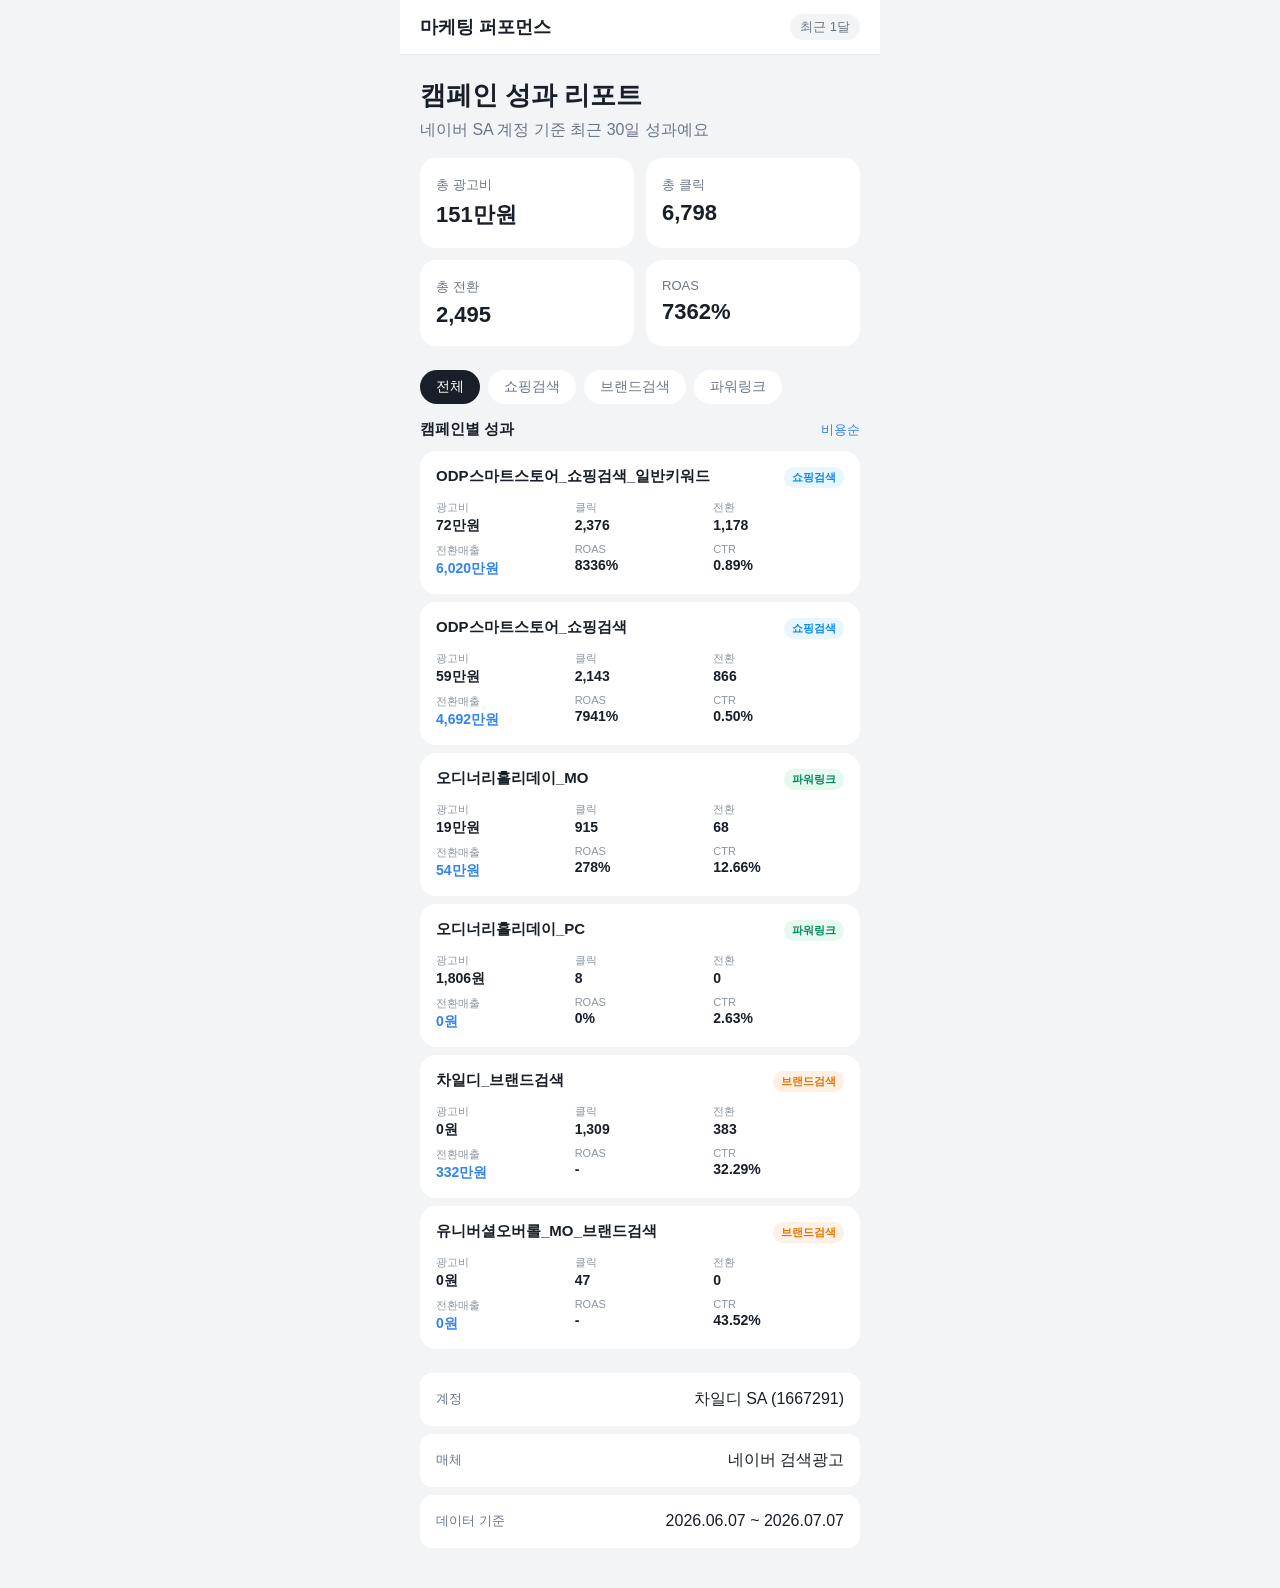
==== dashboard/index.html @ cf7a1c93 "마케팅 퍼포먼스 대시보드 페이지 추가 (TDS 디자인)" ====
<!DOCTYPE html>
<html lang="ko">
<head>
  <meta charset="UTF-8">
  <meta name="viewport" content="width=device-width, initial-scale=1.0">
  <title>마케팅 퍼포먼스 대시보드</title>
  <link rel="stylesheet" href="style.css">
</head>
<body>
  <!-- Navigation -->
  <nav class="navigation">
    <div class="nav-inner">
      <span class="nav-title">마케팅 퍼포먼스</span>
      <span class="nav-period" id="periodLabel">최근 1달</span>
    </div>
  </nav>

  <!-- Top Summary -->
  <section class="top-section">
    <h1 class="title-large">캠페인 성과 리포트</h1>
    <p class="body text-secondary">네이버 SA 계정 기준 최근 30일 성과예요</p>
  </section>

  <!-- KPI Cards -->
  <section class="kpi-section">
    <div class="kpi-grid">
      <div class="kpi-card">
        <span class="kpi-label">총 광고비</span>
        <span class="kpi-value" id="totalCost">-</span>
      </div>
      <div class="kpi-card">
        <span class="kpi-label">총 클릭</span>
        <span class="kpi-value" id="totalClicks">-</span>
      </div>
      <div class="kpi-card">
        <span class="kpi-label">총 전환</span>
        <span class="kpi-value" id="totalConversions">-</span>
      </div>
      <div class="kpi-card">
        <span class="kpi-label">ROAS</span>
        <span class="kpi-value" id="totalRoas">-</span>
      </div>
    </div>
  </section>

  <!-- Tab Filter -->
  <section class="tab-section">
    <div class="tab-group">
      <button class="tab active" data-filter="all">전체</button>
      <button class="tab" data-filter="SHOPPING">쇼핑검색</button>
      <button class="tab" data-filter="BRAND_SEARCH">브랜드검색</button>
      <button class="tab" data-filter="WEB_SITE">파워링크</button>
    </div>
  </section>

  <!-- Campaign List -->
  <section class="list-section">
    <div class="list-header">
      <span class="list-header-title">캠페인별 성과</span>
      <span class="list-header-action" id="sortToggle">비용순</span>
    </div>
    <div class="list-body" id="campaignList">
      <!-- 동적 렌더링 -->
    </div>
  </section>

  <!-- 계정 정보 -->
  <section class="info-section">
    <div class="info-card">
      <span class="caption">계정</span>
      <span class="body">차일디 SA (1667291)</span>
    </div>
    <div class="info-card">
      <span class="caption">매체</span>
      <span class="body">네이버 검색광고</span>
    </div>
    <div class="info-card">
      <span class="caption">데이터 기준</span>
      <span class="body" id="dataDate">-</span>
    </div>
  </section>

  <script src="app.js"></script>
</body>
</html>
---- dashboard/style.css ----
/* === TDS Design Tokens === */
:root {
  --tds-blue: #3182f6;
  --tds-blue-pressed: #1b64da;
  --tds-text: #191f28;
  --tds-text-secondary: #6b7684;
  --tds-text-tertiary: #8b95a1;
  --tds-background: #f2f4f6;
  --tds-surface: #ffffff;
  --tds-line: #e5e8eb;
  --tds-error: #f04452;
  --tds-success: #00a661;
  --tds-radius: 16px;
  --tds-radius-sm: 12px;
}

/* === Reset === */
* {
  margin: 0;
  padding: 0;
  box-sizing: border-box;
}

body {
  font-family: Pretendard, -apple-system, BlinkMacSystemFont, "Segoe UI", sans-serif;
  color: var(--tds-text);
  background: var(--tds-background);
  min-height: 100vh;
  padding-bottom: 40px;
  -webkit-font-smoothing: antialiased;
}

/* === Typography === */
.title-large {
  font-size: 26px;
  line-height: 1.25;
  font-weight: 700;
}

.title {
  font-size: 22px;
  line-height: 1.3;
  font-weight: 700;
}

.body {
  font-size: 16px;
  line-height: 1.55;
  font-weight: 400;
}

.caption {
  font-size: 13px;
  line-height: 1.45;
  color: var(--tds-text-secondary);
}

.text-secondary {
  color: var(--tds-text-secondary);
}

/* === Navigation === */
.navigation {
  position: sticky;
  top: 0;
  z-index: 100;
  background: var(--tds-surface);
  border-bottom: 1px solid var(--tds-line);
}

.nav-inner {
  display: flex;
  align-items: center;
  justify-content: space-between;
  padding: 14px 20px;
}

.nav-title {
  font-size: 18px;
  font-weight: 700;
}

.nav-period {
  font-size: 13px;
  color: var(--tds-text-secondary);
  background: var(--tds-background);
  padding: 4px 10px;
  border-radius: 20px;
}

/* === Top Section === */
.top-section {
  padding: 24px 20px 16px;
}

.top-section .body {
  margin-top: 6px;
}

/* === KPI Section === */
.kpi-section {
  padding: 0 20px 24px;
}

.kpi-grid {
  display: grid;
  grid-template-columns: 1fr 1fr;
  gap: 12px;
}

.kpi-card {
  background: var(--tds-surface);
  border-radius: var(--tds-radius);
  padding: 18px 16px;
  display: flex;
  flex-direction: column;
  gap: 6px;
}

.kpi-label {
  font-size: 13px;
  color: var(--tds-text-secondary);
}

.kpi-value {
  font-size: 22px;
  font-weight: 700;
  color: var(--tds-text);
}

/* === Tab Section === */
.tab-section {
  padding: 0 20px 16px;
}

.tab-group {
  display: flex;
  gap: 8px;
  overflow-x: auto;
  -webkit-overflow-scrolling: touch;
}

.tab {
  border: none;
  background: var(--tds-surface);
  color: var(--tds-text-secondary);
  font-size: 14px;
  font-weight: 500;
  padding: 8px 16px;
  border-radius: 20px;
  cursor: pointer;
  white-space: nowrap;
  transition: all 0.15s;
}

.tab.active {
  background: var(--tds-text);
  color: var(--tds-surface);
}

.tab:active {
  transform: scale(0.96);
}

/* === List Section === */
.list-section {
  padding: 0 20px 24px;
}

.list-header {
  display: flex;
  justify-content: space-between;
  align-items: center;
  margin-bottom: 12px;
}

.list-header-title {
  font-size: 15px;
  font-weight: 600;
}

.list-header-action {
  font-size: 13px;
  color: var(--tds-blue);
  cursor: pointer;
}

.list-body {
  display: flex;
  flex-direction: column;
  gap: 8px;
}

/* === List Row (Campaign Card) === */
.campaign-row {
  background: var(--tds-surface);
  border-radius: var(--tds-radius);
  padding: 16px;
  display: flex;
  flex-direction: column;
  gap: 12px;
}

.campaign-row-top {
  display: flex;
  justify-content: space-between;
  align-items: flex-start;
}

.campaign-name {
  font-size: 15px;
  font-weight: 600;
  flex: 1;
  margin-right: 8px;
}

.campaign-badge {
  font-size: 11px;
  font-weight: 600;
  padding: 3px 8px;
  border-radius: 10px;
  white-space: nowrap;
}

.badge-shopping {
  background: #e8f7ff;
  color: #0687f0;
}

.badge-brand {
  background: #fff0e6;
  color: #e57300;
}

.badge-webiste {
  background: #e6f9ee;
  color: #00875a;
}

.campaign-metrics {
  display: grid;
  grid-template-columns: 1fr 1fr 1fr;
  gap: 8px;
}

.metric {
  display: flex;
  flex-direction: column;
  gap: 2px;
}

.metric-label {
  font-size: 11px;
  color: var(--tds-text-tertiary);
}

.metric-value {
  font-size: 14px;
  font-weight: 600;
}

.metric-value.highlight {
  color: var(--tds-blue);
}

/* === Info Section === */
.info-section {
  padding: 0 20px;
  display: flex;
  flex-direction: column;
  gap: 8px;
}

.info-card {
  background: var(--tds-surface);
  border-radius: var(--tds-radius-sm);
  padding: 14px 16px;
  display: flex;
  justify-content: space-between;
  align-items: center;
}

/* === Responsive === */
@media (min-width: 480px) {
  body {
    max-width: 480px;
    margin: 0 auto;
  }
}
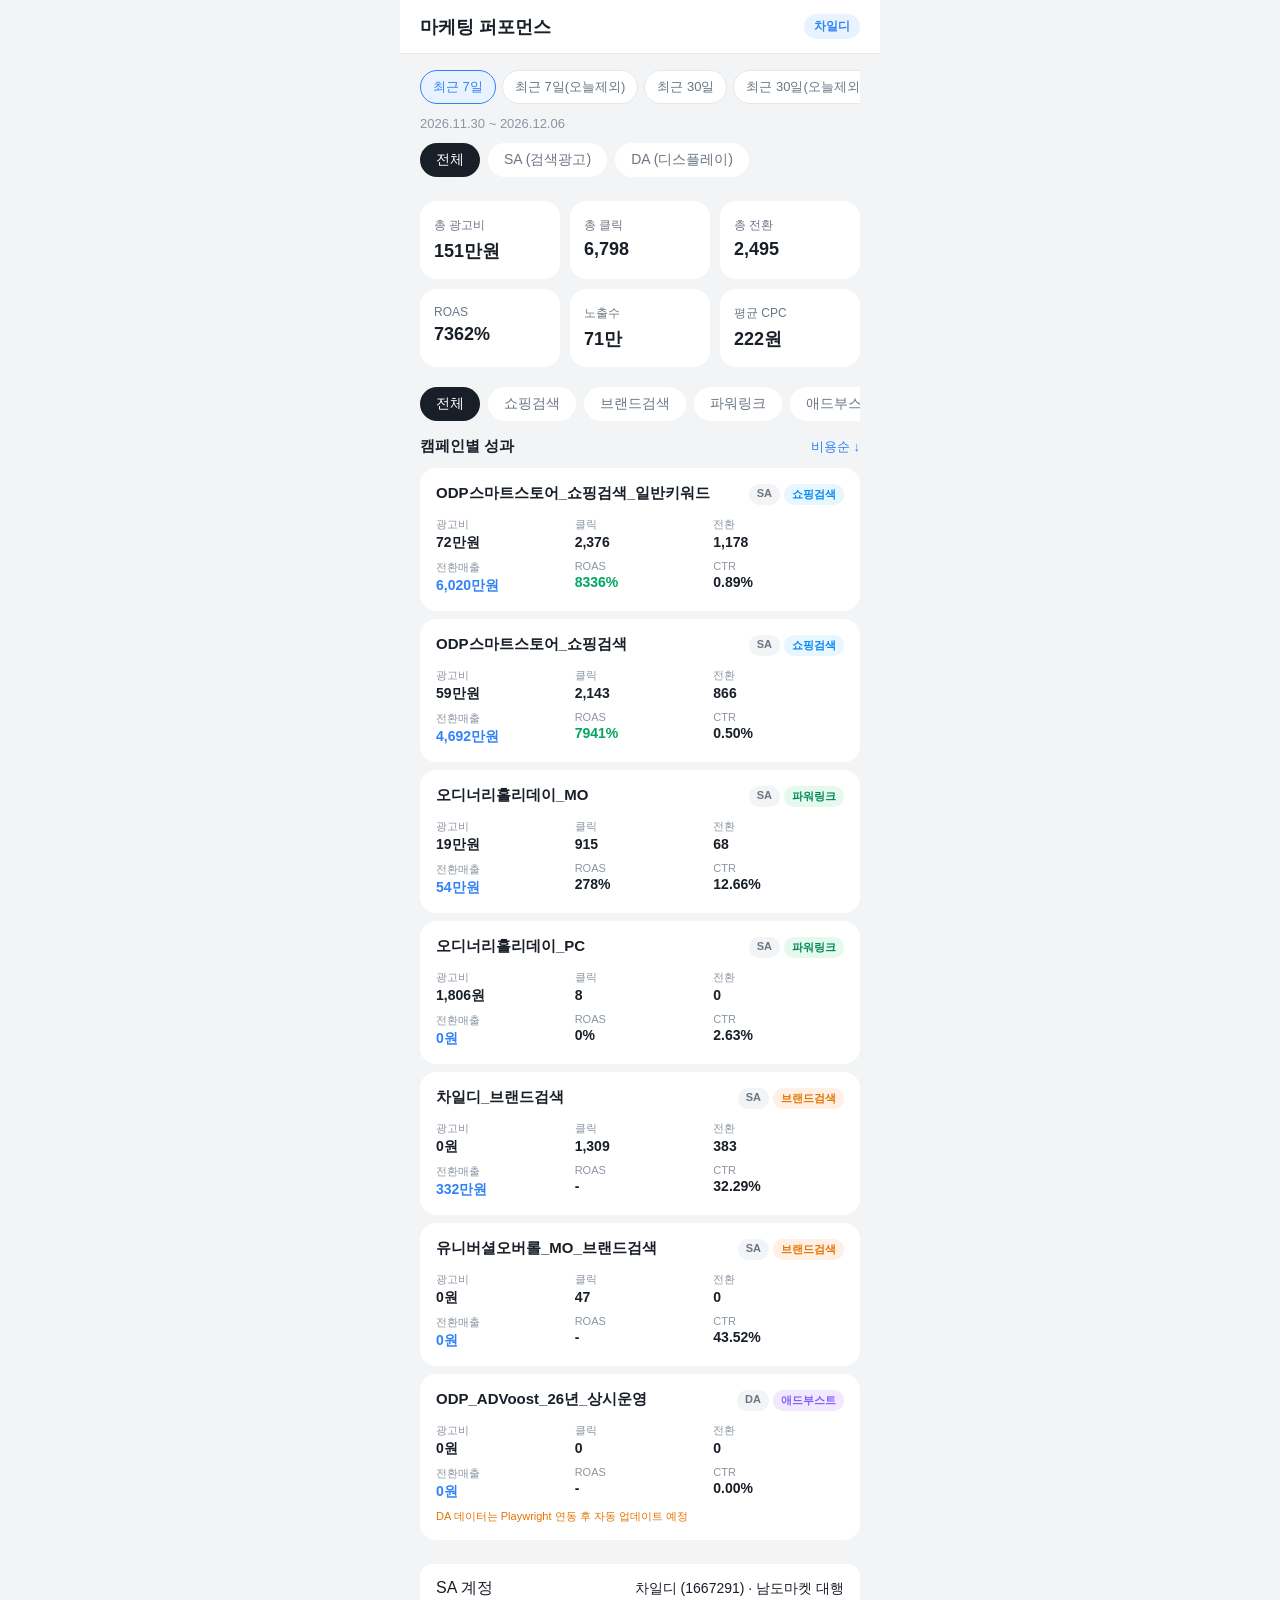
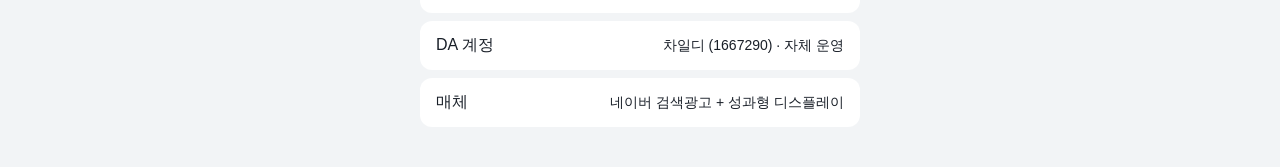
==== commit c6c47342: "대시보드 v2: DA 캠페인 추가, 기간필터 디테일(7일/30일/오늘제외/직접선택), 계정필터" ====
--- a/dashboard/index.html
+++ b/dashboard/index.html
@@ -11,14 +11,37 @@
   <nav class="navigation">
     <div class="nav-inner">
       <span class="nav-title">마케팅 퍼포먼스</span>
-      <span class="nav-period" id="periodLabel">최근 1달</span>
+      <span class="nav-badge">차일디</span>
     </div>
   </nav>
 
-  <!-- Top Summary -->
-  <section class="top-section">
-    <h1 class="title-large">캠페인 성과 리포트</h1>
-    <p class="body text-secondary">네이버 SA 계정 기준 최근 30일 성과예요</p>
+  <!-- Period Filter -->
+  <section class="period-section">
+    <div class="period-presets">
+      <button class="period-btn active" data-period="7">최근 7일</button>
+      <button class="period-btn" data-period="7ex">최근 7일(오늘제외)</button>
+      <button class="period-btn" data-period="30">최근 30일</button>
+      <button class="period-btn" data-period="30ex">최근 30일(오늘제외)</button>
+      <button class="period-btn" data-period="custom">직접선택</button>
+    </div>
+    <div class="period-custom hidden" id="periodCustom">
+      <div class="date-inputs">
+        <input type="date" id="startDate" class="date-input">
+        <span class="date-separator">~</span>
+        <input type="date" id="endDate" class="date-input">
+      </div>
+      <button class="apply-btn" id="applyCustomDate">적용하기</button>
+    </div>
+    <div class="period-label" id="periodLabel">2026.06.30 ~ 2026.07.07</div>
+  </section>
+
+  <!-- Account Tab -->
+  <section class="account-section">
+    <div class="tab-group">
+      <button class="tab active" data-account="all">전체</button>
+      <button class="tab" data-account="SA">SA (검색광고)</button>
+      <button class="tab" data-account="DA">DA (디스플레이)</button>
+    </div>
   </section>
 
   <!-- KPI Cards -->
@@ -40,16 +63,25 @@
         <span class="kpi-label">ROAS</span>
         <span class="kpi-value" id="totalRoas">-</span>
       </div>
+      <div class="kpi-card">
+        <span class="kpi-label">노출수</span>
+        <span class="kpi-value" id="totalImpressions">-</span>
+      </div>
+      <div class="kpi-card">
+        <span class="kpi-label">평균 CPC</span>
+        <span class="kpi-value" id="avgCpc">-</span>
+      </div>
     </div>
   </section>
 
-  <!-- Tab Filter -->
-  <section class="tab-section">
+  <!-- Campaign Type Filter -->
+  <section class="type-section">
     <div class="tab-group">
-      <button class="tab active" data-filter="all">전체</button>
-      <button class="tab" data-filter="SHOPPING">쇼핑검색</button>
-      <button class="tab" data-filter="BRAND_SEARCH">브랜드검색</button>
-      <button class="tab" data-filter="WEB_SITE">파워링크</button>
+      <button class="type-tab active" data-type="all">전체</button>
+      <button class="type-tab" data-type="SHOPPING">쇼핑검색</button>
+      <button class="type-tab" data-type="BRAND_SEARCH">브랜드검색</button>
+      <button class="type-tab" data-type="WEB_SITE">파워링크</button>
+      <button class="type-tab" data-type="DISPLAY">애드부스트</button>
     </div>
   </section>
 
@@ -57,26 +89,25 @@
   <section class="list-section">
     <div class="list-header">
       <span class="list-header-title">캠페인별 성과</span>
-      <span class="list-header-action" id="sortToggle">비용순</span>
+      <span class="list-header-action" id="sortToggle">비용순 ↓</span>
     </div>
     <div class="list-body" id="campaignList">
-      <!-- 동적 렌더링 -->
     </div>
   </section>
 
-  <!-- 계정 정보 -->
+  <!-- Account Info -->
   <section class="info-section">
     <div class="info-card">
-      <span class="caption">계정</span>
-      <span class="body">차일디 SA (1667291)</span>
+      <span class="caption">SA 계정</span>
+      <span class="body">차일디 (1667291) · 남도마켓 대행</span>
+    </div>
+    <div class="info-card">
+      <span class="caption">DA 계정</span>
+      <span class="body">차일디 (1667290) · 자체 운영</span>
     </div>
     <div class="info-card">
       <span class="caption">매체</span>
-      <span class="body">네이버 검색광고</span>
-    </div>
-    <div class="info-card">
-      <span class="caption">데이터 기준</span>
-      <span class="body" id="dataDate">-</span>
+      <span class="body">네이버 검색광고 + 성과형 디스플레이</span>
     </div>
   </section>
 
--- a/dashboard/style.css
+++ b/dashboard/style.css
@@ -10,6 +10,8 @@
   --tds-line: #e5e8eb;
   --tds-error: #f04452;
   --tds-success: #00a661;
+  --tds-orange: #e57300;
+  --tds-purple: #7b61ff;
   --tds-radius: 16px;
   --tds-radius-sm: 12px;
 }
@@ -30,33 +32,8 @@
   -webkit-font-smoothing: antialiased;
 }
 
-/* === Typography === */
-.title-large {
-  font-size: 26px;
-  line-height: 1.25;
-  font-weight: 700;
-}
-
-.title {
-  font-size: 22px;
-  line-height: 1.3;
-  font-weight: 700;
-}
-
-.body {
-  font-size: 16px;
-  line-height: 1.55;
-  font-weight: 400;
-}
-
-.caption {
-  font-size: 13px;
-  line-height: 1.45;
-  color: var(--tds-text-secondary);
-}
-
-.text-secondary {
-  color: var(--tds-text-secondary);
+.hidden {
+  display: none !important;
 }
 
 /* === Navigation === */
@@ -80,67 +57,120 @@
   font-weight: 700;
 }
 
-.nav-period {
-  font-size: 13px;
-  color: var(--tds-text-secondary);
-  background: var(--tds-background);
+.nav-badge {
+  font-size: 12px;
+  font-weight: 600;
+  color: var(--tds-blue);
+  background: #e8f3ff;
   padding: 4px 10px;
   border-radius: 20px;
 }
 
-/* === Top Section === */
-.top-section {
-  padding: 24px 20px 16px;
-}
-
-.top-section .body {
-  margin-top: 6px;
-}
-
-/* === KPI Section === */
-.kpi-section {
-  padding: 0 20px 24px;
-}
-
-.kpi-grid {
-  display: grid;
-  grid-template-columns: 1fr 1fr;
-  gap: 12px;
-}
-
-.kpi-card {
-  background: var(--tds-surface);
-  border-radius: var(--tds-radius);
-  padding: 18px 16px;
-  display: flex;
-  flex-direction: column;
+/* === Period Section === */
+.period-section {
+  padding: 16px 20px 12px;
+}
+
+.period-presets {
+  display: flex;
   gap: 6px;
-}
-
-.kpi-label {
-  font-size: 13px;
-  color: var(--tds-text-secondary);
-}
-
-.kpi-value {
-  font-size: 22px;
-  font-weight: 700;
-  color: var(--tds-text);
-}
-
-/* === Tab Section === */
-.tab-section {
-  padding: 0 20px 16px;
-}
-
-.tab-group {
-  display: flex;
-  gap: 8px;
   overflow-x: auto;
   -webkit-overflow-scrolling: touch;
-}
-
-.tab {
+  padding-bottom: 4px;
+}
+
+.period-btn {
+  border: 1px solid var(--tds-line);
+  background: var(--tds-surface);
+  color: var(--tds-text-secondary);
+  font-size: 13px;
+  font-weight: 500;
+  padding: 7px 12px;
+  border-radius: 20px;
+  cursor: pointer;
+  white-space: nowrap;
+  transition: all 0.15s;
+}
+
+.period-btn.active {
+  border-color: var(--tds-blue);
+  background: #e8f3ff;
+  color: var(--tds-blue);
+}
+
+.period-btn:active {
+  transform: scale(0.96);
+}
+
+.period-custom {
+  margin-top: 12px;
+  display: flex;
+  flex-direction: column;
+  gap: 10px;
+}
+
+.date-inputs {
+  display: flex;
+  align-items: center;
+  gap: 8px;
+}
+
+.date-input {
+  flex: 1;
+  padding: 10px 12px;
+  border: 1px solid var(--tds-line);
+  border-radius: var(--tds-radius-sm);
+  font-size: 14px;
+  font-family: inherit;
+  color: var(--tds-text);
+  background: var(--tds-surface);
+}
+
+.date-input:focus {
+  outline: none;
+  border-color: var(--tds-blue);
+}
+
+.date-separator {
+  color: var(--tds-text-tertiary);
+  font-size: 14px;
+}
+
+.apply-btn {
+  background: var(--tds-blue);
+  color: white;
+  border: none;
+  padding: 12px;
+  border-radius: var(--tds-radius-sm);
+  font-size: 14px;
+  font-weight: 600;
+  cursor: pointer;
+}
+
+.apply-btn:active {
+  background: var(--tds-blue-pressed);
+}
+
+.period-label {
+  margin-top: 8px;
+  font-size: 13px;
+  color: var(--tds-text-tertiary);
+}
+
+/* === Account Section === */
+.account-section {
+  padding: 0 20px 12px;
+}
+
+/* === Tab Group (shared) === */
+.tab-group {
+  display: flex;
+  gap: 8px;
+  overflow-x: auto;
+  -webkit-overflow-scrolling: touch;
+}
+
+.tab, .type-tab {
   border: none;
   background: var(--tds-surface);
   color: var(--tds-text-secondary);
@@ -153,13 +183,49 @@
   transition: all 0.15s;
 }
 
-.tab.active {
+.tab.active, .type-tab.active {
   background: var(--tds-text);
   color: var(--tds-surface);
 }
 
-.tab:active {
+.tab:active, .type-tab:active {
   transform: scale(0.96);
+}
+
+/* === KPI Section === */
+.kpi-section {
+  padding: 12px 20px 20px;
+}
+
+.kpi-grid {
+  display: grid;
+  grid-template-columns: 1fr 1fr 1fr;
+  gap: 10px;
+}
+
+.kpi-card {
+  background: var(--tds-surface);
+  border-radius: var(--tds-radius);
+  padding: 16px 14px;
+  display: flex;
+  flex-direction: column;
+  gap: 5px;
+}
+
+.kpi-label {
+  font-size: 12px;
+  color: var(--tds-text-secondary);
+}
+
+.kpi-value {
+  font-size: 18px;
+  font-weight: 700;
+  color: var(--tds-text);
+}
+
+/* === Type Section === */
+.type-section {
+  padding: 0 20px 16px;
 }
 
 /* === List Section === */
@@ -191,7 +257,7 @@
   gap: 8px;
 }
 
-/* === List Row (Campaign Card) === */
+/* === Campaign Row === */
 .campaign-row {
   background: var(--tds-surface);
   border-radius: var(--tds-radius);
@@ -205,16 +271,22 @@
   display: flex;
   justify-content: space-between;
   align-items: flex-start;
+  gap: 8px;
 }
 
 .campaign-name {
   font-size: 15px;
   font-weight: 600;
   flex: 1;
-  margin-right: 8px;
-}
-
-.campaign-badge {
+}
+
+.campaign-badges {
+  display: flex;
+  gap: 4px;
+  flex-shrink: 0;
+}
+
+.badge {
   font-size: 11px;
   font-weight: 600;
   padding: 3px 8px;
@@ -229,12 +301,27 @@
 
 .badge-brand {
   background: #fff0e6;
-  color: #e57300;
-}
-
-.badge-webiste {
+  color: var(--tds-orange);
+}
+
+.badge-website {
   background: #e6f9ee;
   color: #00875a;
+}
+
+.badge-display {
+  background: #f3e8ff;
+  color: var(--tds-purple);
+}
+
+.badge-sa {
+  background: #f2f4f6;
+  color: var(--tds-text-secondary);
+}
+
+.badge-da {
+  background: #f2f4f6;
+  color: var(--tds-text-secondary);
 }
 
 .campaign-metrics {
@@ -263,6 +350,10 @@
   color: var(--tds-blue);
 }
 
+.metric-value.success {
+  color: var(--tds-success);
+}
+
 /* === Info Section === */
 .info-section {
   padding: 0 20px;
@@ -278,6 +369,23 @@
   display: flex;
   justify-content: space-between;
   align-items: center;
+}
+
+.info-card .caption {
+  flex-shrink: 0;
+}
+
+.info-card .body {
+  font-size: 14px;
+  text-align: right;
+}
+
+/* === Empty State === */
+.empty-state {
+  text-align: center;
+  padding: 40px 20px;
+  color: var(--tds-text-secondary);
+  font-size: 14px;
 }
 
 /* === Responsive === */
@@ -287,3 +395,13 @@
     margin: 0 auto;
   }
 }
+
+@media (max-width: 360px) {
+  .kpi-grid {
+    grid-template-columns: 1fr 1fr;
+  }
+
+  .campaign-metrics {
+    grid-template-columns: 1fr 1fr;
+  }
+}
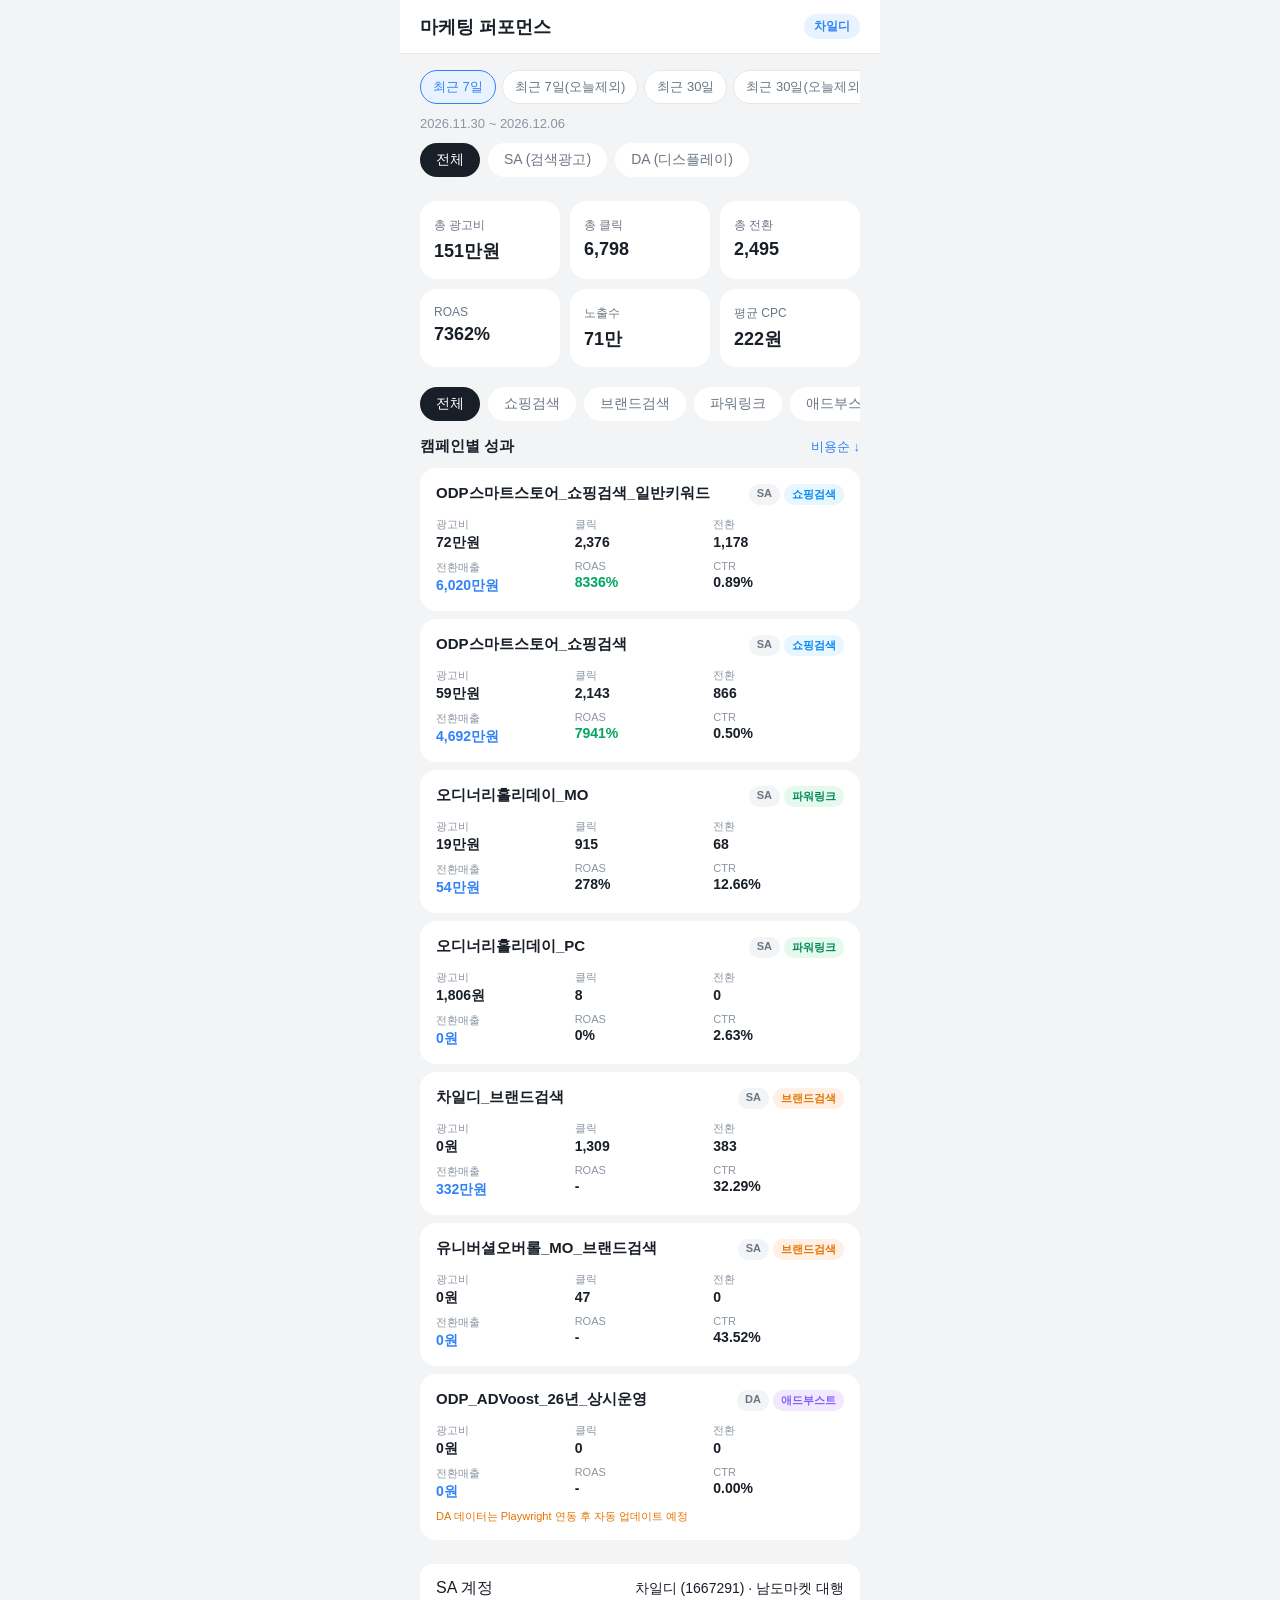
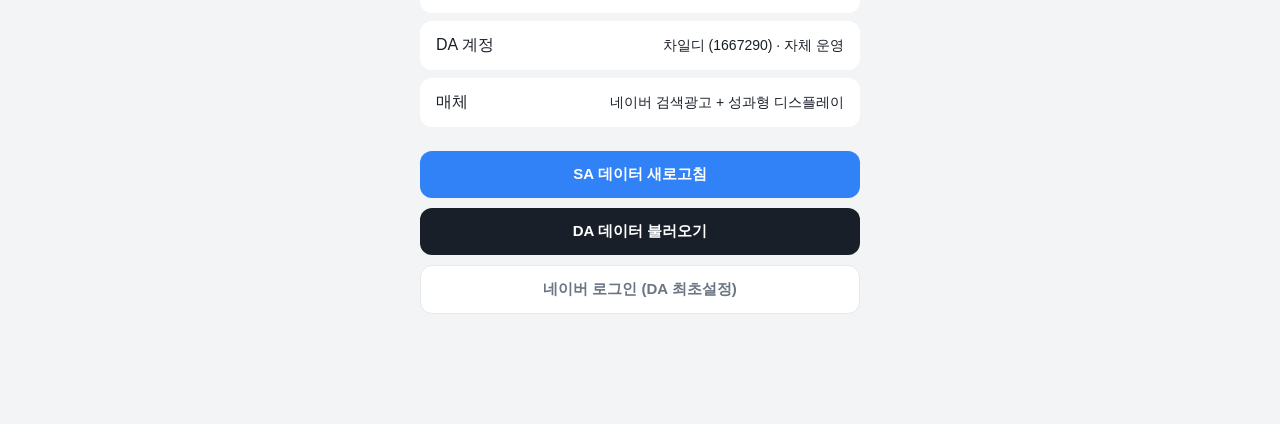
==== commit 1d5de905: "Playwright + Flask 서버 연동: 대시보드에서 SA 새로고침, DA 로그인/데이터 불러오기 버튼 추가" ====
--- a/dashboard/index.html
+++ b/dashboard/index.html
@@ -111,6 +111,14 @@
     </div>
   </section>
 
+  <!-- Data Actions (Bottom CTA) -->
+  <section class="action-section">
+    <button class="action-btn primary" id="btnRefreshSA">SA 데이터 새로고침</button>
+    <button class="action-btn secondary" id="btnFetchDA">DA 데이터 불러오기</button>
+    <button class="action-btn tertiary" id="btnLoginDA">네이버 로그인 (DA 최초설정)</button>
+    <div class="action-status" id="actionStatus"></div>
+  </section>
+
   <script src="app.js"></script>
 </body>
 </html>
--- a/dashboard/style.css
+++ b/dashboard/style.css
@@ -388,6 +388,73 @@
   font-size: 14px;
 }
 
+/* === Action Section (Bottom CTA) === */
+.action-section {
+  padding: 24px 20px 40px;
+  display: flex;
+  flex-direction: column;
+  gap: 10px;
+}
+
+.action-btn {
+  width: 100%;
+  padding: 14px;
+  border: none;
+  border-radius: var(--tds-radius-sm);
+  font-size: 15px;
+  font-weight: 600;
+  cursor: pointer;
+  transition: all 0.15s;
+}
+
+.action-btn:active {
+  transform: scale(0.98);
+}
+
+.action-btn.primary {
+  background: var(--tds-blue);
+  color: white;
+}
+
+.action-btn.primary:active {
+  background: var(--tds-blue-pressed);
+}
+
+.action-btn.secondary {
+  background: var(--tds-text);
+  color: white;
+}
+
+.action-btn.secondary:active {
+  background: #333d4b;
+}
+
+.action-btn.tertiary {
+  background: var(--tds-surface);
+  color: var(--tds-text-secondary);
+  border: 1px solid var(--tds-line);
+}
+
+.action-btn:disabled {
+  opacity: 0.5;
+  cursor: not-allowed;
+}
+
+.action-status {
+  font-size: 13px;
+  color: var(--tds-text-secondary);
+  text-align: center;
+  min-height: 20px;
+}
+
+.action-status.error {
+  color: var(--tds-error);
+}
+
+.action-status.success {
+  color: var(--tds-success);
+}
+
 /* === Responsive === */
 @media (min-width: 480px) {
   body {
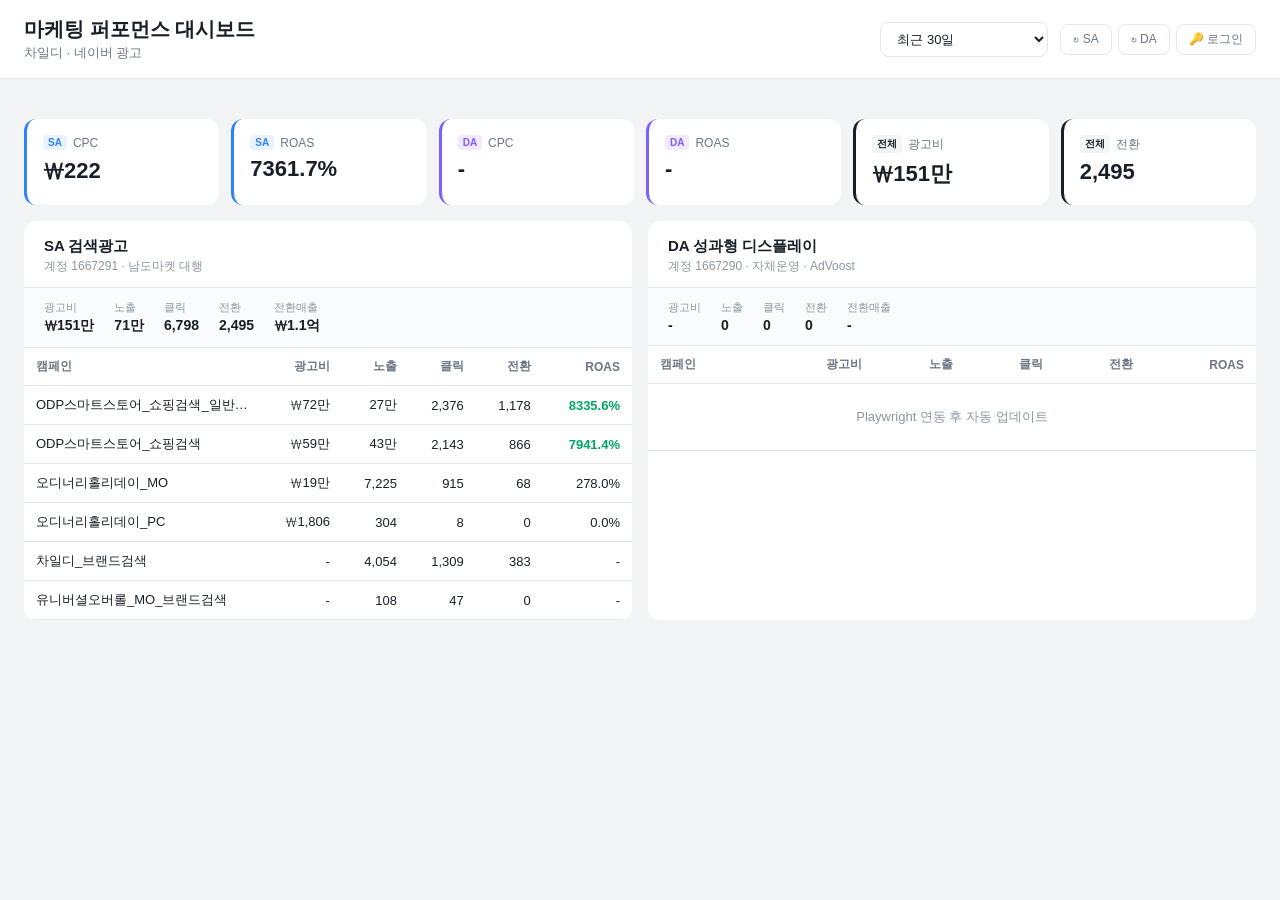
==== commit 9f957d92: "대시보드 v3: PC 대시보드 레이아웃, 드롭다운 기간필터, SA/DA 컬럼 분리, 테이블형 캠페인 리스트, 반응형" ====
--- a/dashboard/index.html
+++ b/dashboard/index.html
@@ -7,116 +7,116 @@
   <link rel="stylesheet" href="style.css">
 </head>
 <body>
-  <!-- Navigation -->
-  <nav class="navigation">
-    <div class="nav-inner">
-      <span class="nav-title">마케팅 퍼포먼스</span>
-      <span class="nav-badge">차일디</span>
+  <!-- Header -->
+  <header class="header">
+    <div class="header-left">
+      <h1 class="header-title">마케팅 퍼포먼스 대시보드</h1>
+      <span class="header-sub">차일디 · 네이버 광고</span>
     </div>
-  </nav>
+    <div class="header-right">
+      <div class="period-control">
+        <select id="periodSelect" class="select-input">
+          <option value="7">최근 7일</option>
+          <option value="7ex">최근 7일 (오늘제외)</option>
+          <option value="30" selected>최근 30일</option>
+          <option value="30ex">최근 30일 (오늘제외)</option>
+          <option value="custom">직접선택</option>
+        </select>
+        <div class="custom-dates hidden" id="customDates">
+          <input type="date" id="startDate" class="date-input">
+          <span class="date-sep">~</span>
+          <input type="date" id="endDate" class="date-input">
+          <button class="btn-sm" id="applyDate">적용</button>
+        </div>
+      </div>
+      <div class="header-actions">
+        <button class="btn-action" id="btnRefreshSA" title="SA 데이터 새로고침">↻ SA</button>
+        <button class="btn-action da" id="btnFetchDA" title="DA 데이터 불러오기">↻ DA</button>
+        <button class="btn-action login" id="btnLoginDA" title="네이버 로그인">🔑 로그인</button>
+      </div>
+    </div>
+  </header>
 
-  <!-- Period Filter -->
-  <section class="period-section">
-    <div class="period-presets">
-      <button class="period-btn active" data-period="7">최근 7일</button>
-      <button class="period-btn" data-period="7ex">최근 7일(오늘제외)</button>
-      <button class="period-btn" data-period="30">최근 30일</button>
-      <button class="period-btn" data-period="30ex">최근 30일(오늘제외)</button>
-      <button class="period-btn" data-period="custom">직접선택</button>
+  <!-- Status Bar -->
+  <div class="status-bar" id="statusBar"></div>
+
+  <!-- KPI Row -->
+  <section class="kpi-row">
+    <div class="kpi-card sa">
+      <div class="kpi-header"><span class="kpi-badge">SA</span> CPC</div>
+      <div class="kpi-value" id="saCpc">-</div>
     </div>
-    <div class="period-custom hidden" id="periodCustom">
-      <div class="date-inputs">
-        <input type="date" id="startDate" class="date-input">
-        <span class="date-separator">~</span>
-        <input type="date" id="endDate" class="date-input">
-      </div>
-      <button class="apply-btn" id="applyCustomDate">적용하기</button>
+    <div class="kpi-card sa">
+      <div class="kpi-header"><span class="kpi-badge">SA</span> ROAS</div>
+      <div class="kpi-value" id="saRoas">-</div>
     </div>
-    <div class="period-label" id="periodLabel">2026.06.30 ~ 2026.07.07</div>
-  </section>
-
-  <!-- Account Tab -->
-  <section class="account-section">
-    <div class="tab-group">
-      <button class="tab active" data-account="all">전체</button>
-      <button class="tab" data-account="SA">SA (검색광고)</button>
-      <button class="tab" data-account="DA">DA (디스플레이)</button>
+    <div class="kpi-card da">
+      <div class="kpi-header"><span class="kpi-badge da-badge">DA</span> CPC</div>
+      <div class="kpi-value" id="daCpc">-</div>
+    </div>
+    <div class="kpi-card da">
+      <div class="kpi-header"><span class="kpi-badge da-badge">DA</span> ROAS</div>
+      <div class="kpi-value" id="daRoas">-</div>
+    </div>
+    <div class="kpi-card total">
+      <div class="kpi-header"><span class="kpi-badge total-badge">전체</span> 광고비</div>
+      <div class="kpi-value" id="totalCost">-</div>
+    </div>
+    <div class="kpi-card total">
+      <div class="kpi-header"><span class="kpi-badge total-badge">전체</span> 전환</div>
+      <div class="kpi-value" id="totalConv">-</div>
     </div>
   </section>
 
-  <!-- KPI Cards -->
-  <section class="kpi-section">
-    <div class="kpi-grid">
-      <div class="kpi-card">
-        <span class="kpi-label">총 광고비</span>
-        <span class="kpi-value" id="totalCost">-</span>
+  <!-- Main Content: Columns by Account -->
+  <section class="columns">
+    <!-- SA Column -->
+    <div class="column">
+      <div class="column-header">
+        <span class="column-title">SA 검색광고</span>
+        <span class="column-sub">계정 1667291 · 남도마켓 대행</span>
       </div>
-      <div class="kpi-card">
-        <span class="kpi-label">총 클릭</span>
-        <span class="kpi-value" id="totalClicks">-</span>
-      </div>
-      <div class="kpi-card">
-        <span class="kpi-label">총 전환</span>
-        <span class="kpi-value" id="totalConversions">-</span>
-      </div>
-      <div class="kpi-card">
-        <span class="kpi-label">ROAS</span>
-        <span class="kpi-value" id="totalRoas">-</span>
-      </div>
-      <div class="kpi-card">
-        <span class="kpi-label">노출수</span>
-        <span class="kpi-value" id="totalImpressions">-</span>
-      </div>
-      <div class="kpi-card">
-        <span class="kpi-label">평균 CPC</span>
-        <span class="kpi-value" id="avgCpc">-</span>
+      <div class="summary-row" id="saSummary"></div>
+      <div class="table-wrap">
+        <table class="data-table" id="saTable">
+          <thead>
+            <tr>
+              <th>캠페인</th>
+              <th class="num">광고비</th>
+              <th class="num">노출</th>
+              <th class="num">클릭</th>
+              <th class="num">전환</th>
+              <th class="num">ROAS</th>
+            </tr>
+          </thead>
+          <tbody></tbody>
+        </table>
       </div>
     </div>
-  </section>
 
-  <!-- Campaign Type Filter -->
-  <section class="type-section">
-    <div class="tab-group">
-      <button class="type-tab active" data-type="all">전체</button>
-      <button class="type-tab" data-type="SHOPPING">쇼핑검색</button>
-      <button class="type-tab" data-type="BRAND_SEARCH">브랜드검색</button>
-      <button class="type-tab" data-type="WEB_SITE">파워링크</button>
-      <button class="type-tab" data-type="DISPLAY">애드부스트</button>
+    <!-- DA Column -->
+    <div class="column">
+      <div class="column-header">
+        <span class="column-title">DA 성과형 디스플레이</span>
+        <span class="column-sub">계정 1667290 · 자체운영 · AdVoost</span>
+      </div>
+      <div class="summary-row" id="daSummary"></div>
+      <div class="table-wrap">
+        <table class="data-table" id="daTable">
+          <thead>
+            <tr>
+              <th>캠페인</th>
+              <th class="num">광고비</th>
+              <th class="num">노출</th>
+              <th class="num">클릭</th>
+              <th class="num">전환</th>
+              <th class="num">ROAS</th>
+            </tr>
+          </thead>
+          <tbody></tbody>
+        </table>
+      </div>
     </div>
-  </section>
-
-  <!-- Campaign List -->
-  <section class="list-section">
-    <div class="list-header">
-      <span class="list-header-title">캠페인별 성과</span>
-      <span class="list-header-action" id="sortToggle">비용순 ↓</span>
-    </div>
-    <div class="list-body" id="campaignList">
-    </div>
-  </section>
-
-  <!-- Account Info -->
-  <section class="info-section">
-    <div class="info-card">
-      <span class="caption">SA 계정</span>
-      <span class="body">차일디 (1667291) · 남도마켓 대행</span>
-    </div>
-    <div class="info-card">
-      <span class="caption">DA 계정</span>
-      <span class="body">차일디 (1667290) · 자체 운영</span>
-    </div>
-    <div class="info-card">
-      <span class="caption">매체</span>
-      <span class="body">네이버 검색광고 + 성과형 디스플레이</span>
-    </div>
-  </section>
-
-  <!-- Data Actions (Bottom CTA) -->
-  <section class="action-section">
-    <button class="action-btn primary" id="btnRefreshSA">SA 데이터 새로고침</button>
-    <button class="action-btn secondary" id="btnFetchDA">DA 데이터 불러오기</button>
-    <button class="action-btn tertiary" id="btnLoginDA">네이버 로그인 (DA 최초설정)</button>
-    <div class="action-status" id="actionStatus"></div>
   </section>
 
   <script src="app.js"></script>
--- a/dashboard/style.css
+++ b/dashboard/style.css
@@ -1,474 +1,339 @@
-/* === TDS Design Tokens === */
+/* === Tokens === */
 :root {
-  --tds-blue: #3182f6;
-  --tds-blue-pressed: #1b64da;
-  --tds-text: #191f28;
-  --tds-text-secondary: #6b7684;
-  --tds-text-tertiary: #8b95a1;
-  --tds-background: #f2f4f6;
-  --tds-surface: #ffffff;
-  --tds-line: #e5e8eb;
-  --tds-error: #f04452;
-  --tds-success: #00a661;
-  --tds-orange: #e57300;
-  --tds-purple: #7b61ff;
-  --tds-radius: 16px;
-  --tds-radius-sm: 12px;
-}
-
-/* === Reset === */
-* {
-  margin: 0;
-  padding: 0;
-  box-sizing: border-box;
-}
+  --blue: #3182f6;
+  --blue-bg: #e8f3ff;
+  --purple: #7b61ff;
+  --purple-bg: #f3e8ff;
+  --green: #00a661;
+  --red: #f04452;
+  --text: #191f28;
+  --text2: #6b7684;
+  --text3: #8b95a1;
+  --bg: #f2f4f6;
+  --surface: #ffffff;
+  --line: #e5e8eb;
+  --radius: 12px;
+}
+
+* { margin: 0; padding: 0; box-sizing: border-box; }
 
 body {
   font-family: Pretendard, -apple-system, BlinkMacSystemFont, "Segoe UI", sans-serif;
-  color: var(--tds-text);
-  background: var(--tds-background);
+  color: var(--text);
+  background: var(--bg);
   min-height: 100vh;
-  padding-bottom: 40px;
-  -webkit-font-smoothing: antialiased;
-}
-
-.hidden {
-  display: none !important;
-}
-
-/* === Navigation === */
-.navigation {
-  position: sticky;
-  top: 0;
-  z-index: 100;
-  background: var(--tds-surface);
-  border-bottom: 1px solid var(--tds-line);
-}
-
-.nav-inner {
-  display: flex;
-  align-items: center;
+}
+
+/* === Header === */
+.header {
+  background: var(--surface);
+  border-bottom: 1px solid var(--line);
+  padding: 16px 24px;
+  display: flex;
   justify-content: space-between;
-  padding: 14px 20px;
-}
-
-.nav-title {
-  font-size: 18px;
-  font-weight: 700;
-}
-
-.nav-badge {
-  font-size: 12px;
-  font-weight: 600;
-  color: var(--tds-blue);
-  background: #e8f3ff;
-  padding: 4px 10px;
-  border-radius: 20px;
-}
-
-/* === Period Section === */
-.period-section {
-  padding: 16px 20px 12px;
-}
-
-.period-presets {
-  display: flex;
+  align-items: center;
+  flex-wrap: wrap;
+  gap: 12px;
+}
+
+.header-title {
+  font-size: 20px;
+  font-weight: 700;
+}
+
+.header-sub {
+  font-size: 13px;
+  color: var(--text2);
+}
+
+.header-right {
+  display: flex;
+  align-items: center;
+  gap: 12px;
+  flex-wrap: wrap;
+}
+
+.period-control {
+  display: flex;
+  align-items: center;
+  gap: 8px;
+}
+
+.select-input {
+  padding: 8px 12px;
+  border: 1px solid var(--line);
+  border-radius: 8px;
+  font-size: 13px;
+  font-family: inherit;
+  color: var(--text);
+  background: var(--surface);
+  cursor: pointer;
+}
+
+.select-input:focus {
+  outline: none;
+  border-color: var(--blue);
+}
+
+.custom-dates {
+  display: flex;
+  align-items: center;
   gap: 6px;
-  overflow-x: auto;
-  -webkit-overflow-scrolling: touch;
-  padding-bottom: 4px;
-}
-
-.period-btn {
-  border: 1px solid var(--tds-line);
-  background: var(--tds-surface);
-  color: var(--tds-text-secondary);
-  font-size: 13px;
-  font-weight: 500;
-  padding: 7px 12px;
-  border-radius: 20px;
-  cursor: pointer;
-  white-space: nowrap;
-  transition: all 0.15s;
-}
-
-.period-btn.active {
-  border-color: var(--tds-blue);
-  background: #e8f3ff;
-  color: var(--tds-blue);
-}
-
-.period-btn:active {
-  transform: scale(0.96);
-}
-
-.period-custom {
-  margin-top: 12px;
-  display: flex;
-  flex-direction: column;
-  gap: 10px;
-}
-
-.date-inputs {
-  display: flex;
-  align-items: center;
-  gap: 8px;
-}
+}
+
+.hidden { display: none !important; }
 
 .date-input {
-  flex: 1;
-  padding: 10px 12px;
-  border: 1px solid var(--tds-line);
-  border-radius: var(--tds-radius-sm);
-  font-size: 14px;
+  padding: 6px 10px;
+  border: 1px solid var(--line);
+  border-radius: 6px;
+  font-size: 13px;
   font-family: inherit;
-  color: var(--tds-text);
-  background: var(--tds-surface);
-}
-
-.date-input:focus {
-  outline: none;
-  border-color: var(--tds-blue);
-}
-
-.date-separator {
-  color: var(--tds-text-tertiary);
-  font-size: 14px;
-}
-
-.apply-btn {
-  background: var(--tds-blue);
+}
+
+.date-sep { color: var(--text3); font-size: 13px; }
+
+.btn-sm {
+  padding: 6px 12px;
+  background: var(--blue);
   color: white;
   border: none;
-  padding: 12px;
-  border-radius: var(--tds-radius-sm);
-  font-size: 14px;
+  border-radius: 6px;
+  font-size: 12px;
   font-weight: 600;
   cursor: pointer;
 }
 
-.apply-btn:active {
-  background: var(--tds-blue-pressed);
-}
-
-.period-label {
-  margin-top: 8px;
-  font-size: 13px;
-  color: var(--tds-text-tertiary);
-}
-
-/* === Account Section === */
-.account-section {
-  padding: 0 20px 12px;
-}
-
-/* === Tab Group (shared) === */
-.tab-group {
-  display: flex;
-  gap: 8px;
-  overflow-x: auto;
-  -webkit-overflow-scrolling: touch;
-}
-
-.tab, .type-tab {
-  border: none;
-  background: var(--tds-surface);
-  color: var(--tds-text-secondary);
-  font-size: 14px;
+.header-actions {
+  display: flex;
+  gap: 6px;
+}
+
+.btn-action {
+  padding: 6px 12px;
+  border: 1px solid var(--line);
+  border-radius: 8px;
+  font-size: 12px;
   font-weight: 500;
-  padding: 8px 16px;
-  border-radius: 20px;
   cursor: pointer;
-  white-space: nowrap;
+  background: var(--surface);
+  color: var(--text2);
   transition: all 0.15s;
 }
 
-.tab.active, .type-tab.active {
-  background: var(--tds-text);
-  color: var(--tds-surface);
-}
-
-.tab:active, .type-tab:active {
-  transform: scale(0.96);
-}
-
-/* === KPI Section === */
-.kpi-section {
-  padding: 12px 20px 20px;
-}
-
-.kpi-grid {
+.btn-action:hover {
+  border-color: var(--blue);
+  color: var(--blue);
+}
+
+.btn-action.da:hover {
+  border-color: var(--purple);
+  color: var(--purple);
+}
+
+.btn-action:disabled {
+  opacity: 0.4;
+  cursor: not-allowed;
+}
+
+/* === Status Bar === */
+.status-bar {
+  padding: 0 24px;
+  font-size: 12px;
+  color: var(--text3);
+  min-height: 24px;
+  display: flex;
+  align-items: center;
+}
+
+.status-bar.error { color: var(--red); }
+.status-bar.success { color: var(--green); }
+
+/* === KPI Row === */
+.kpi-row {
+  padding: 16px 24px;
   display: grid;
-  grid-template-columns: 1fr 1fr 1fr;
-  gap: 10px;
+  grid-template-columns: repeat(6, 1fr);
+  gap: 12px;
 }
 
 .kpi-card {
-  background: var(--tds-surface);
-  border-radius: var(--tds-radius);
-  padding: 16px 14px;
-  display: flex;
-  flex-direction: column;
-  gap: 5px;
-}
-
-.kpi-label {
-  font-size: 12px;
-  color: var(--tds-text-secondary);
+  background: var(--surface);
+  border-radius: var(--radius);
+  padding: 16px;
+  border-left: 3px solid var(--line);
+}
+
+.kpi-card.sa { border-left-color: var(--blue); }
+.kpi-card.da { border-left-color: var(--purple); }
+.kpi-card.total { border-left-color: var(--text); }
+
+.kpi-header {
+  font-size: 12px;
+  color: var(--text2);
+  margin-bottom: 6px;
+  display: flex;
+  align-items: center;
+  gap: 6px;
+}
+
+.kpi-badge {
+  font-size: 10px;
+  font-weight: 700;
+  padding: 2px 5px;
+  border-radius: 4px;
+  background: var(--blue-bg);
+  color: var(--blue);
+}
+
+.kpi-badge.da-badge {
+  background: var(--purple-bg);
+  color: var(--purple);
+}
+
+.kpi-badge.total-badge {
+  background: var(--bg);
+  color: var(--text);
 }
 
 .kpi-value {
-  font-size: 18px;
-  font-weight: 700;
-  color: var(--tds-text);
-}
-
-/* === Type Section === */
-.type-section {
-  padding: 0 20px 16px;
-}
-
-/* === List Section === */
-.list-section {
-  padding: 0 20px 24px;
-}
-
-.list-header {
-  display: flex;
-  justify-content: space-between;
-  align-items: center;
-  margin-bottom: 12px;
-}
-
-.list-header-title {
+  font-size: 22px;
+  font-weight: 700;
+}
+
+/* === Columns === */
+.columns {
+  padding: 0 24px 40px;
+  display: grid;
+  grid-template-columns: 1fr 1fr;
+  gap: 16px;
+}
+
+.column {
+  background: var(--surface);
+  border-radius: var(--radius);
+  overflow: hidden;
+}
+
+.column-header {
+  padding: 16px 20px 12px;
+  border-bottom: 1px solid var(--line);
+}
+
+.column-title {
   font-size: 15px;
-  font-weight: 600;
-}
-
-.list-header-action {
-  font-size: 13px;
-  color: var(--tds-blue);
-  cursor: pointer;
-}
-
-.list-body {
-  display: flex;
-  flex-direction: column;
-  gap: 8px;
-}
-
-/* === Campaign Row === */
-.campaign-row {
-  background: var(--tds-surface);
-  border-radius: var(--tds-radius);
-  padding: 16px;
-  display: flex;
-  flex-direction: column;
-  gap: 12px;
-}
-
-.campaign-row-top {
-  display: flex;
-  justify-content: space-between;
-  align-items: flex-start;
-  gap: 8px;
-}
-
-.campaign-name {
-  font-size: 15px;
-  font-weight: 600;
-  flex: 1;
-}
-
-.campaign-badges {
-  display: flex;
-  gap: 4px;
-  flex-shrink: 0;
-}
-
-.badge {
-  font-size: 11px;
-  font-weight: 600;
-  padding: 3px 8px;
-  border-radius: 10px;
-  white-space: nowrap;
-}
-
-.badge-shopping {
-  background: #e8f7ff;
-  color: #0687f0;
-}
-
-.badge-brand {
-  background: #fff0e6;
-  color: var(--tds-orange);
-}
-
-.badge-website {
-  background: #e6f9ee;
-  color: #00875a;
-}
-
-.badge-display {
-  background: #f3e8ff;
-  color: var(--tds-purple);
-}
-
-.badge-sa {
-  background: #f2f4f6;
-  color: var(--tds-text-secondary);
-}
-
-.badge-da {
-  background: #f2f4f6;
-  color: var(--tds-text-secondary);
-}
-
-.campaign-metrics {
-  display: grid;
-  grid-template-columns: 1fr 1fr 1fr;
-  gap: 8px;
-}
-
-.metric {
+  font-weight: 700;
+  display: block;
+}
+
+.column-sub {
+  font-size: 12px;
+  color: var(--text3);
+}
+
+/* === Summary Row === */
+.summary-row {
+  padding: 12px 20px;
+  display: flex;
+  gap: 20px;
+  border-bottom: 1px solid var(--line);
+  background: #fafbfc;
+  font-size: 13px;
+}
+
+.summary-item {
   display: flex;
   flex-direction: column;
   gap: 2px;
 }
 
-.metric-label {
+.summary-label {
   font-size: 11px;
-  color: var(--tds-text-tertiary);
-}
-
-.metric-value {
+  color: var(--text3);
+}
+
+.summary-value {
+  font-weight: 700;
   font-size: 14px;
+}
+
+/* === Table === */
+.table-wrap {
+  overflow-x: auto;
+}
+
+.data-table {
+  width: 100%;
+  border-collapse: collapse;
+  font-size: 13px;
+}
+
+.data-table th {
+  padding: 10px 12px;
+  text-align: left;
   font-weight: 600;
-}
-
-.metric-value.highlight {
-  color: var(--tds-blue);
-}
-
-.metric-value.success {
-  color: var(--tds-success);
-}
-
-/* === Info Section === */
-.info-section {
-  padding: 0 20px;
-  display: flex;
-  flex-direction: column;
-  gap: 8px;
-}
-
-.info-card {
-  background: var(--tds-surface);
-  border-radius: var(--tds-radius-sm);
-  padding: 14px 16px;
-  display: flex;
-  justify-content: space-between;
-  align-items: center;
-}
-
-.info-card .caption {
-  flex-shrink: 0;
-}
-
-.info-card .body {
-  font-size: 14px;
+  color: var(--text2);
+  border-bottom: 1px solid var(--line);
+  white-space: nowrap;
+  font-size: 12px;
+}
+
+.data-table th.num,
+.data-table td.num {
   text-align: right;
 }
 
-/* === Empty State === */
-.empty-state {
+.data-table td {
+  padding: 10px 12px;
+  border-bottom: 1px solid var(--line);
+  white-space: nowrap;
+}
+
+.data-table tbody tr:hover {
+  background: #f8f9fa;
+}
+
+.data-table .campaign-name {
+  max-width: 200px;
+  overflow: hidden;
+  text-overflow: ellipsis;
+  font-weight: 500;
+}
+
+.data-table .roas-high {
+  color: var(--green);
+  font-weight: 700;
+}
+
+.empty-row td {
   text-align: center;
-  padding: 40px 20px;
-  color: var(--tds-text-secondary);
-  font-size: 14px;
-}
-
-/* === Action Section (Bottom CTA) === */
-.action-section {
-  padding: 24px 20px 40px;
-  display: flex;
-  flex-direction: column;
-  gap: 10px;
-}
-
-.action-btn {
-  width: 100%;
-  padding: 14px;
-  border: none;
-  border-radius: var(--tds-radius-sm);
-  font-size: 15px;
-  font-weight: 600;
-  cursor: pointer;
-  transition: all 0.15s;
-}
-
-.action-btn:active {
-  transform: scale(0.98);
-}
-
-.action-btn.primary {
-  background: var(--tds-blue);
-  color: white;
-}
-
-.action-btn.primary:active {
-  background: var(--tds-blue-pressed);
-}
-
-.action-btn.secondary {
-  background: var(--tds-text);
-  color: white;
-}
-
-.action-btn.secondary:active {
-  background: #333d4b;
-}
-
-.action-btn.tertiary {
-  background: var(--tds-surface);
-  color: var(--tds-text-secondary);
-  border: 1px solid var(--tds-line);
-}
-
-.action-btn:disabled {
-  opacity: 0.5;
-  cursor: not-allowed;
-}
-
-.action-status {
-  font-size: 13px;
-  color: var(--tds-text-secondary);
-  text-align: center;
-  min-height: 20px;
-}
-
-.action-status.error {
-  color: var(--tds-error);
-}
-
-.action-status.success {
-  color: var(--tds-success);
+  padding: 24px;
+  color: var(--text3);
 }
 
 /* === Responsive === */
-@media (min-width: 480px) {
-  body {
-    max-width: 480px;
-    margin: 0 auto;
-  }
-}
-
-@media (max-width: 360px) {
-  .kpi-grid {
-    grid-template-columns: 1fr 1fr;
-  }
-
-  .campaign-metrics {
-    grid-template-columns: 1fr 1fr;
-  }
-}
+@media (max-width: 1024px) {
+  .kpi-row {
+    grid-template-columns: repeat(3, 1fr);
+  }
+  .columns {
+    grid-template-columns: 1fr;
+  }
+}
+
+@media (max-width: 640px) {
+  .header {
+    flex-direction: column;
+    align-items: flex-start;
+  }
+  .kpi-row {
+    grid-template-columns: repeat(2, 1fr);
+    padding: 12px 16px;
+  }
+  .columns {
+    padding: 0 16px 40px;
+  }
+  .kpi-value {
+    font-size: 18px;
+  }
+}
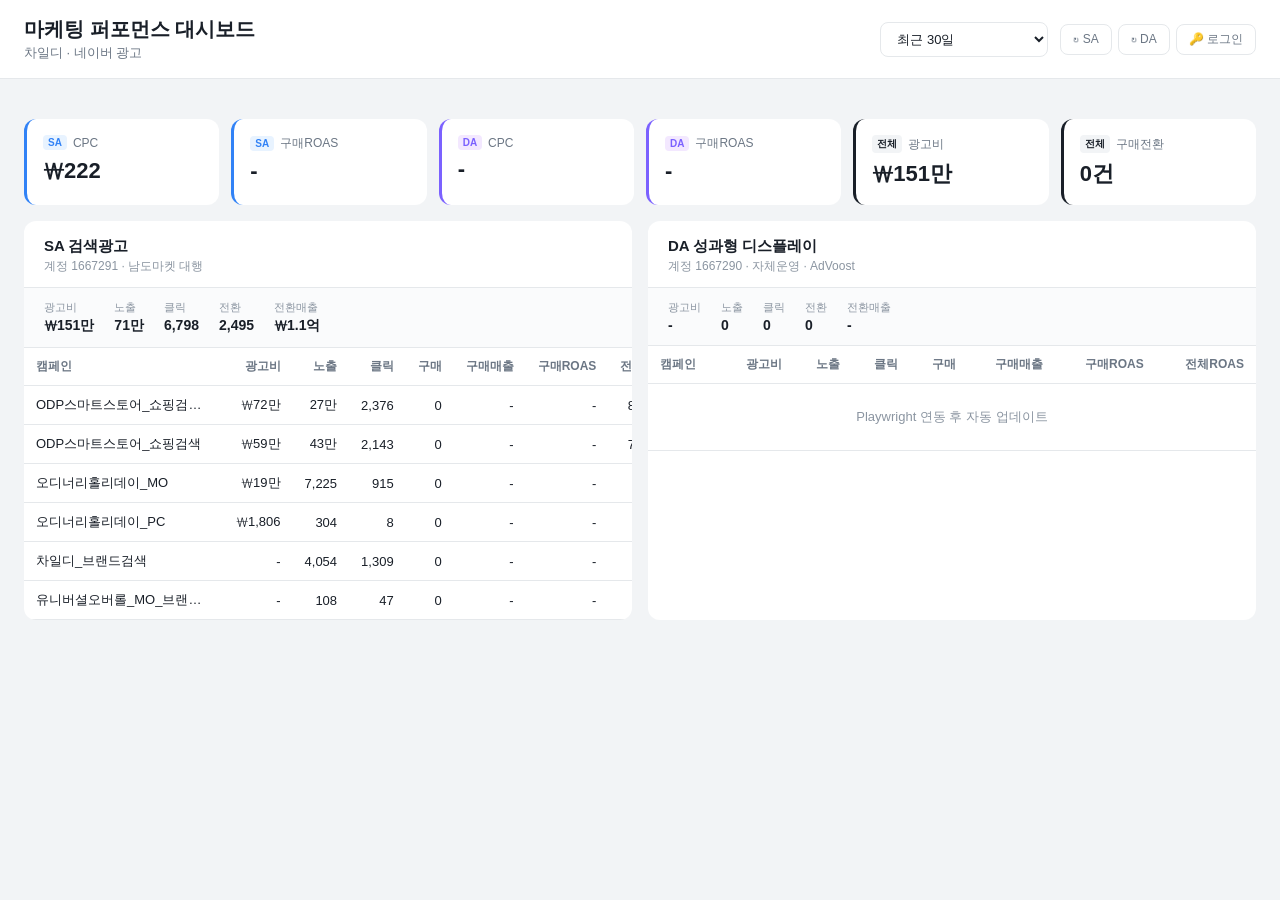
==== commit d3b353e7: "구매전환(purchase) 분리: AD_CONVERSION_DETAIL 리포트 활용, 정확한 구매ROAS 표시" ====
--- a/dashboard/index.html
+++ b/dashboard/index.html
@@ -47,7 +47,7 @@
       <div class="kpi-value" id="saCpc">-</div>
     </div>
     <div class="kpi-card sa">
-      <div class="kpi-header"><span class="kpi-badge">SA</span> ROAS</div>
+      <div class="kpi-header"><span class="kpi-badge">SA</span> 구매ROAS</div>
       <div class="kpi-value" id="saRoas">-</div>
     </div>
     <div class="kpi-card da">
@@ -55,7 +55,7 @@
       <div class="kpi-value" id="daCpc">-</div>
     </div>
     <div class="kpi-card da">
-      <div class="kpi-header"><span class="kpi-badge da-badge">DA</span> ROAS</div>
+      <div class="kpi-header"><span class="kpi-badge da-badge">DA</span> 구매ROAS</div>
       <div class="kpi-value" id="daRoas">-</div>
     </div>
     <div class="kpi-card total">
@@ -63,7 +63,7 @@
       <div class="kpi-value" id="totalCost">-</div>
     </div>
     <div class="kpi-card total">
-      <div class="kpi-header"><span class="kpi-badge total-badge">전체</span> 전환</div>
+      <div class="kpi-header"><span class="kpi-badge total-badge">전체</span> 구매전환</div>
       <div class="kpi-value" id="totalConv">-</div>
     </div>
   </section>
@@ -85,8 +85,10 @@
               <th class="num">광고비</th>
               <th class="num">노출</th>
               <th class="num">클릭</th>
-              <th class="num">전환</th>
-              <th class="num">ROAS</th>
+              <th class="num">구매</th>
+              <th class="num">구매매출</th>
+              <th class="num">구매ROAS</th>
+              <th class="num">전체ROAS</th>
             </tr>
           </thead>
           <tbody></tbody>
@@ -109,8 +111,10 @@
               <th class="num">광고비</th>
               <th class="num">노출</th>
               <th class="num">클릭</th>
-              <th class="num">전환</th>
-              <th class="num">ROAS</th>
+              <th class="num">구매</th>
+              <th class="num">구매매출</th>
+              <th class="num">구매ROAS</th>
+              <th class="num">전체ROAS</th>
             </tr>
           </thead>
           <tbody></tbody>
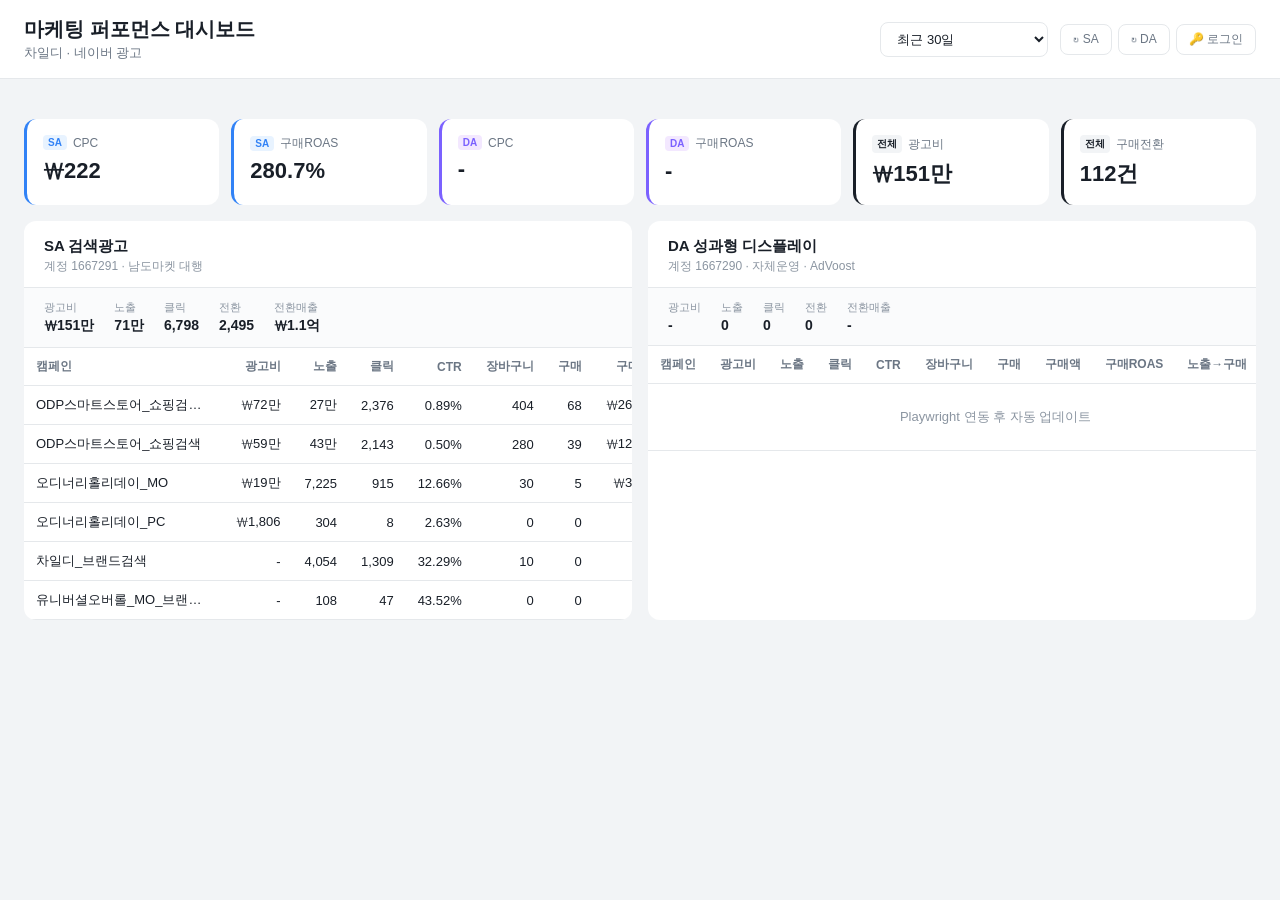
==== commit 3ad63a71: "테이블 필드 재구성: 광고비/노출/클릭/CTR/장바구니/구매/구매액/구매ROAS/노출→구매율/클릭→구매율" ====
--- a/dashboard/index.html
+++ b/dashboard/index.html
@@ -85,10 +85,13 @@
               <th class="num">광고비</th>
               <th class="num">노출</th>
               <th class="num">클릭</th>
+              <th class="num">CTR</th>
+              <th class="num">장바구니</th>
               <th class="num">구매</th>
-              <th class="num">구매매출</th>
+              <th class="num">구매액</th>
               <th class="num">구매ROAS</th>
-              <th class="num">전체ROAS</th>
+              <th class="num">노출→구매</th>
+              <th class="num">클릭→구매</th>
             </tr>
           </thead>
           <tbody></tbody>
@@ -111,10 +114,13 @@
               <th class="num">광고비</th>
               <th class="num">노출</th>
               <th class="num">클릭</th>
+              <th class="num">CTR</th>
+              <th class="num">장바구니</th>
               <th class="num">구매</th>
-              <th class="num">구매매출</th>
+              <th class="num">구매액</th>
               <th class="num">구매ROAS</th>
-              <th class="num">전체ROAS</th>
+              <th class="num">노출→구매</th>
+              <th class="num">클릭→구매</th>
             </tr>
           </thead>
           <tbody></tbody>
